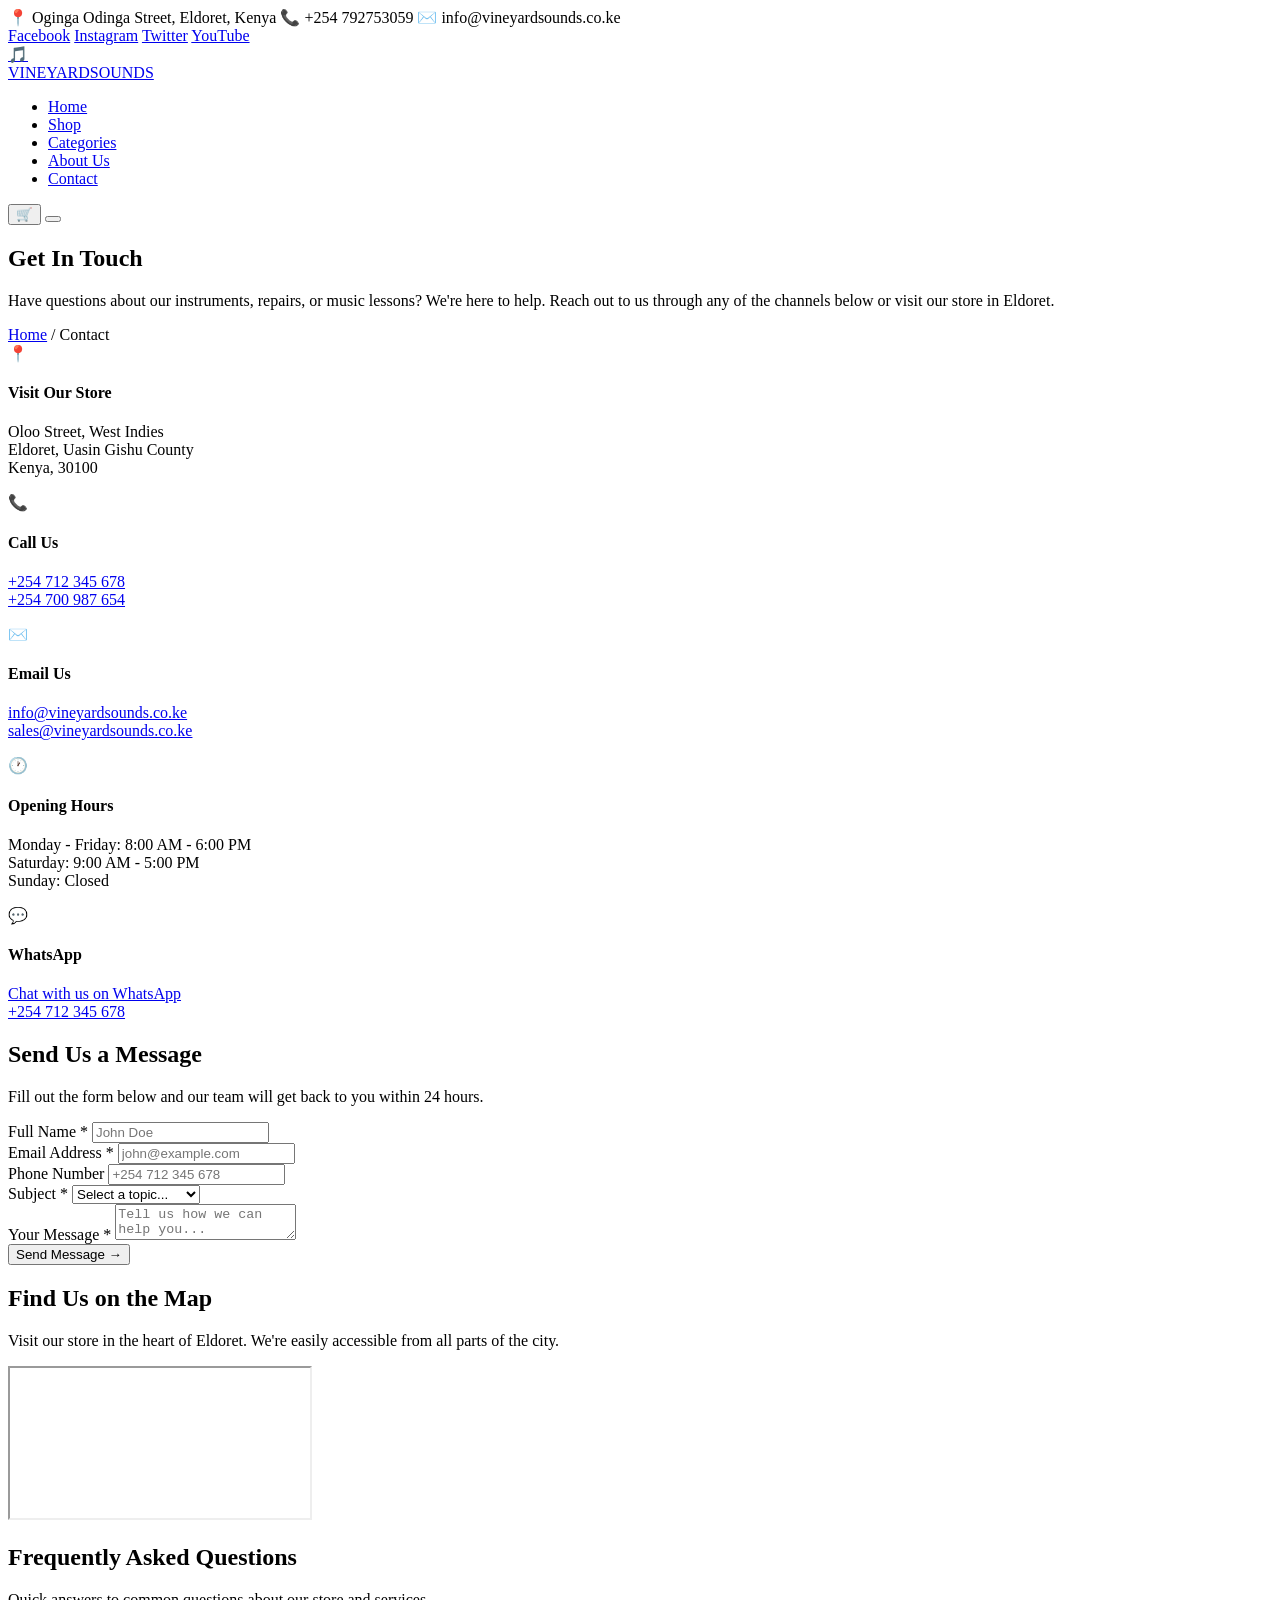
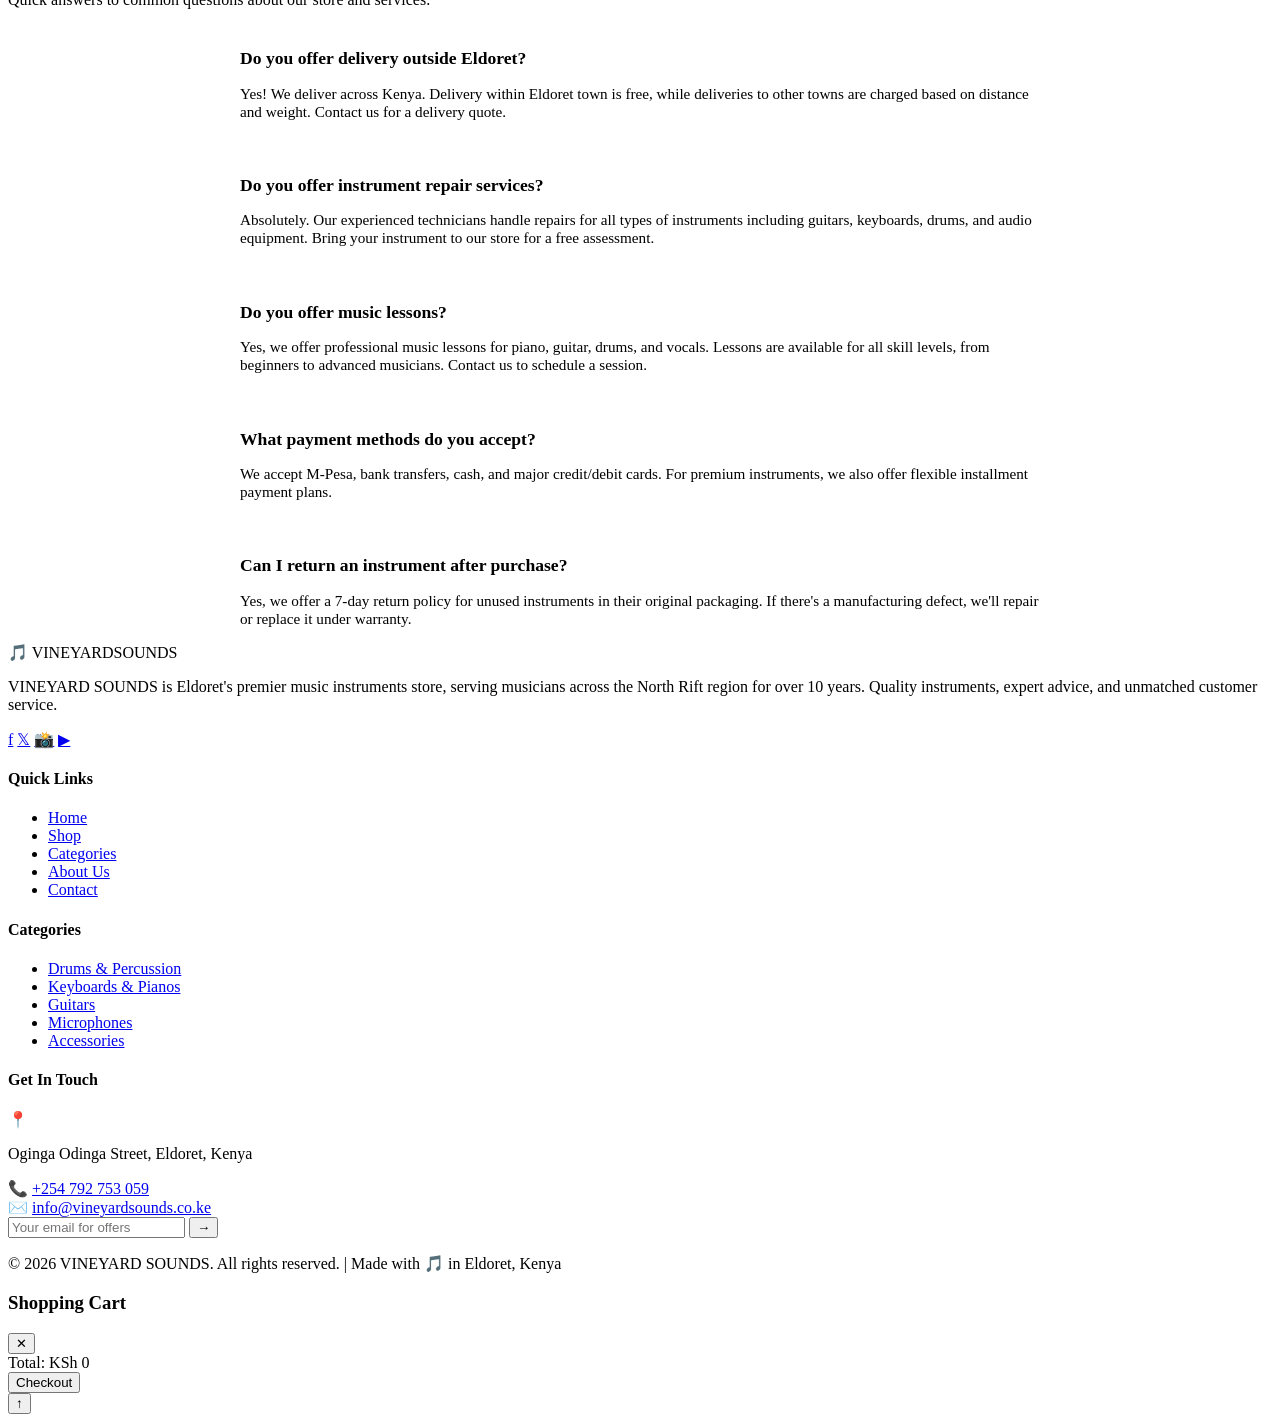
==== contact.html @ b33fc3e4 "Create contact.html" ====
<!DOCTYPE html>
<html lang="en">
<head>
    <meta charset="UTF-8">
    <meta name="viewport" content="width=device-width, initial-scale=1.0">
    <title>Contact Us | VINEYARD SOUNDS - Sounds Mans Shop, Kenya</title>
    <meta name="description" content="Contact VINEYARD SOUNDS in Eldoret, Kenya. Visit our store, call us, or send us a message about music instruments, repairs, and music lessons.">
    <link rel="preconnect" href="https://fonts.googleapis.com">
    <link rel="preconnect" href="https://fonts.gstatic.com" crossorigin>
    <link href="https://fonts.googleapis.com/css2?family=Playfair+Display:wght@700;800&family=Poppins:wght@400;500;600;700&display=swap" rel="stylesheet">
    <link rel="stylesheet" href="css/styles.css">
<script src="https://sites.super.myninja.ai/_assets/ninja-daytona-script.js"></script>
</head>
<body>

    <!-- ===== Top Bar ===== -->
    <div class="top-bar">
        <div class="container">
            <div class="top-bar-info">
                <span>📍 Oginga Odinga Street, Eldoret, Kenya</span>
                <span>📞 +254 792753059</span>
                <span>✉️ info@vineyardsounds.co.ke</span>
            </div>
            <div class="top-bar-social">
                <a href="#" aria-label="Facebook">Facebook</a>
                <a href="#" aria-label="Instagram">Instagram</a>
                <a href="#" aria-label="Twitter">Twitter</a>
                <a href="#" aria-label="YouTube">YouTube</a>
            </div>
        </div>
    </div>

    <!-- ===== Navigation ===== -->
    <nav class="navbar">
        <div class="nav-container">
            <a href="index.html" class="nav-logo">
                <div class="nav-logo-icon">🎵</div>
                VINEYARD<span>SOUNDS</span>
            </a>
            <ul class="nav-menu">
                <li><a href="index.html" class="nav-link">Home</a></li>
                <li><a href="shop.html" class="nav-link">Shop</a></li>
                <li><a href="index.html#categories" class="nav-link">Categories</a></li>
                <li><a href="index.html#why-us" class="nav-link">About Us</a></li>
                <li><a href="contact.html" class="nav-link">Contact</a></li>
            </ul>
            <div class="nav-actions">
                <button class="cart-btn" aria-label="Open cart">
                    🛒 <span class="cart-count" style="display:none;">0</span>
                </button>
                <button class="nav-toggle" aria-label="Toggle menu">
                    <span></span><span></span><span></span>
                </button>
            </div>
        </div>
    </nav>

    <!-- ===== Page Header ===== -->
    <section class="page-header">
        <div class="container">
            <h1>Get In Touch</h1>
            <p>Have questions about our instruments, repairs, or music lessons? We're here to help. Reach out to us through any of the channels below or visit our store in Eldoret.</p>
            <div class="breadcrumb">
                <a href="index.html">Home</a> <span>/</span> <span>Contact</span>
            </div>
        </div>
    </section>

    <!-- ===== Contact Layout ===== -->
    <section class="contact-layout container">

        <!-- ===== Contact Info Cards ===== -->
        <div class="contact-info">
            <div class="contact-info-card reveal">
                <div class="contact-info-icon">📍</div>
                <div class="contact-info-content">
                    <h4>Visit Our Store</h4>
                    <p>Oloo Street, West Indies<br>Eldoret, Uasin Gishu County<br>Kenya, 30100</p>
                </div>
            </div>
            <div class="contact-info-card reveal">
                <div class="contact-info-icon">📞</div>
                <div class="contact-info-content">
                    <h4>Call Us</h4>
                    <p><a href="tel:+254712345678">+254 712 345 678</a><br><a href="tel:+254700987654">+254 700 987 654</a></p>
                </div>
            </div>
            <div class="contact-info-card reveal">
                <div class="contact-info-icon">✉️</div>
                <div class="contact-info-content">
                    <h4>Email Us</h4>
                    <p><a href="mailto:info@vineyardsounds.co.ke">info@vineyardsounds.co.ke</a><br><a href="mailto:sales@vineyardsounds.co.ke">sales@vineyardsounds.co.ke</a></p>
                </div>
            </div>
            <div class="contact-info-card reveal">
                <div class="contact-info-icon">🕐</div>
                <div class="contact-info-content">
                    <h4>Opening Hours</h4>
                    <p>Monday - Friday: 8:00 AM - 6:00 PM<br>Saturday: 9:00 AM - 5:00 PM<br>Sunday: Closed</p>
                </div>
            </div>
            <div class="contact-info-card reveal">
                <div class="contact-info-icon">💬</div>
                <div class="contact-info-content">
                    <h4>WhatsApp</h4>
                    <p><a href="https://wa.me/254712345678" target="_blank">Chat with us on WhatsApp<br>+254 712 345 678</a></p>
                </div>
            </div>
        </div>

        <!-- ===== Contact Form ===== -->
        <div class="contact-form-wrapper reveal">
            <h2 class="contact-form-title">Send Us a Message</h2>
            <p class="contact-form-subtitle">Fill out the form below and our team will get back to you within 24 hours.</p>
            <div class="form-success"></div>
            <form class="contact-form">
                <div class="form-row">
                    <div class="form-group">
                        <label class="form-label" for="name">Full Name <span class="required">*</span></label>
                        <input type="text" id="name" name="name" class="form-input" placeholder="John Doe" required>
                    </div>
                    <div class="form-group">
                        <label class="form-label" for="email">Email Address <span class="required">*</span></label>
                        <input type="email" id="email" name="email" class="form-input" placeholder="john@example.com" required>
                    </div>
                </div>
                <div class="form-row">
                    <div class="form-group">
                        <label class="form-label" for="phone">Phone Number</label>
                        <input type="tel" id="phone" name="phone" class="form-input" placeholder="+254 712 345 678">
                    </div>
                    <div class="form-group">
                        <label class="form-label" for="subject">Subject <span class="required">*</span></label>
                        <select id="subject" name="subject" class="form-select" required>
                            <option value="">Select a topic...</option>
                            <option value="general">General Inquiry</option>
                            <option value="product">Product Question</option>
                            <option value="repair">Instrument Repair</option>
                            <option value="lessons">Music Lessons</option>
                            <option value="bulk">Bulk Order</option>
                            <option value="other">Other</option>
                        </select>
                    </div>
                </div>
                <div class="form-group">
                    <label class="form-label" for="message">Your Message <span class="required">*</span></label>
                    <textarea id="message" name="message" class="form-textarea" placeholder="Tell us how we can help you..." required></textarea>
                </div>
                <button type="submit" class="btn btn-primary btn-block btn-large">Send Message →</button>
            </form>
        </div>
    </section>

    <!-- ===== Map Section ===== -->
    <section class="map-section container">
        <div class="section-header reveal">
            <h2 class="section-title">Find Us on the Map</h2>
            <p class="section-subtitle">Visit our store in the heart of Eldoret. We're easily accessible from all parts of the city.</p>
        </div>
        <div class="map-wrapper">
            <iframe
                src="https://www.google.com/maps/embed?pb=!1m18!1m12!1m3!1d3990.5!2d35.2699!3d0.5145!2m3!1f0!2f0!3f0!3m2!1i1024!2i768!4f13.1!3m3!1m2!1s0x0%3A0x0!2zMCc5MCc1MC4yMCJOIDM1wrAxNic0OC4yMCJF!5e0!3m2!1sen!2ske!4v1234567890"
                allowfullscreen=""
                loading="lazy"
                referrerpolicy="no-referrer-when-downgrade"
                title="VINEYARD SOUNDS Location - Eldoret, Kenya">
            </iframe>
        </div>
    </section>

    <!-- ===== FAQ Section ===== -->
    <section class="section" style="background: var(--color-cream);">
        <div class="container">
            <div class="section-header reveal">
                <h2 class="section-title">Frequently Asked Questions</h2>
                <p class="section-subtitle">Quick answers to common questions about our store and services.</p>
            </div>
            <div style="max-width: 800px; margin: 0 auto; display: grid; gap: 1rem;">
                <div class="sidebar-section reveal" style="margin-bottom:0;">
                    <h4 style="font-size:1.1rem; margin-bottom:0.5rem;">Do you offer delivery outside Eldoret?</h4>
                    <p style="color: var(--color-gray); font-size:0.95rem;">Yes! We deliver across Kenya. Delivery within Eldoret town is free, while deliveries to other towns are charged based on distance and weight. Contact us for a delivery quote.</p>
                </div>
                <div class="sidebar-section reveal" style="margin-bottom:0;">
                    <h4 style="font-size:1.1rem; margin-bottom:0.5rem;">Do you offer instrument repair services?</h4>
                    <p style="color: var(--color-gray); font-size:0.95rem;">Absolutely. Our experienced technicians handle repairs for all types of instruments including guitars, keyboards, drums, and audio equipment. Bring your instrument to our store for a free assessment.</p>
                </div>
                <div class="sidebar-section reveal" style="margin-bottom:0;">
                    <h4 style="font-size:1.1rem; margin-bottom:0.5rem;">Do you offer music lessons?</h4>
                    <p style="color: var(--color-gray); font-size:0.95rem;">Yes, we offer professional music lessons for piano, guitar, drums, and vocals. Lessons are available for all skill levels, from beginners to advanced musicians. Contact us to schedule a session.</p>
                </div>
                <div class="sidebar-section reveal" style="margin-bottom:0;">
                    <h4 style="font-size:1.1rem; margin-bottom:0.5rem;">What payment methods do you accept?</h4>
                    <p style="color: var(--color-gray); font-size:0.95rem;">We accept M-Pesa, bank transfers, cash, and major credit/debit cards. For premium instruments, we also offer flexible installment payment plans.</p>
                </div>
                <div class="sidebar-section reveal" style="margin-bottom:0;">
                    <h4 style="font-size:1.1rem; margin-bottom:0.5rem;">Can I return an instrument after purchase?</h4>
                    <p style="color: var(--color-gray); font-size:0.95rem;">Yes, we offer a 7-day return policy for unused instruments in their original packaging. If there's a manufacturing defect, we'll repair or replace it under warranty.</p>
                </div>
            </div>
        </div>
    </section>

    <!-- ===== Footer ===== -->
    <footer class="footer">
        <div class="container">
            <div class="footer-grid">
                <div class="footer-col footer-about">
                    <div class="footer-logo">🎵 VINEYARD<span>SOUNDS</span></div>
                    <p>VINEYARD SOUNDS is Eldoret's premier music instruments store, serving musicians across the North Rift region for over 10 years. Quality instruments, expert advice, and unmatched customer service.</p>
                    <div class="footer-social">
                        <a href="#" aria-label="Facebook">f</a>
                        <a href="#" aria-label="Twitter">𝕏</a>
                        <a href="#" aria-label="Instagram">📸</a>
                        <a href="#" aria-label="YouTube">▶</a>
                    </div>
                </div>
                <div class="footer-col">
                    <h4>Quick Links</h4>
                    <ul class="footer-links">
                        <li><a href="index.html">Home</a></li>
                        <li><a href="shop.html">Shop</a></li>
                        <li><a href="index.html#categories">Categories</a></li>
                        <li><a href="index.html#why-us">About Us</a></li>
                        <li><a href="contact.html">Contact</a></li>
                    </ul>
                </div>
                <div class="footer-col">
                    <h4>Categories</h4>
                    <ul class="footer-links">
                        <li><a href="shop.html">Drums & Percussion</a></li>
                        <li><a href="shop.html">Keyboards & Pianos</a></li>
                        <li><a href="shop.html">Guitars</a></li>
                        <li><a href="shop.html">Microphones</a></li>
                        <li><a href="shop.html">Accessories</a></li>
                    </ul>
                </div>
                <div class="footer-col">
                    <h4>Get In Touch</h4>
                    <div class="footer-contact-item">
                        <span class="icon">📍</span>
                        <p>Oginga Odinga Street, Eldoret, Kenya</p>
                    </div>
                    <div class="footer-contact-item">
                        <span class="icon">📞</span>
                        <a href="tel:+254792753059">+254 792 753 059</a>
                    </div>
                    <div class="footer-contact-item">
                        <span class="icon">✉️</span>
                        <a href="mailto:info@vineyardsounds.co.ke">info@vineyardsounds.co.ke</a>
                    </div>
                    <form class="newsletter-form">
                        <input type="email" placeholder="Your email for offers" required>
                        <button type="submit">→</button>
                    </form>
                </div>
            </div>
        </div>
        <div class="footer-bottom">
            <div class="container">
                <p>&copy; 2026 VINEYARD SOUNDS. All rights reserved. | Made with 🎵 in Eldoret, Kenya</p>
            </div>
        </div>
    </footer>

    <!-- ===== Cart Sidebar ===== -->
    <div class="cart-overlay"></div>
    <div class="cart-sidebar">
        <div class="cart-header">
            <h3>Shopping Cart</h3>
            <button class="cart-close" aria-label="Close cart">✕</button>
        </div>
        <div class="cart-items"></div>
        <div class="cart-footer">
            <div class="cart-total">
                <span>Total:</span>
                <span class="amount">KSh 0</span>
            </div>
            <button class="btn btn-primary btn-block btn-checkout">Checkout</button>
        </div>
    </div>

    <!-- ===== Back to Top ===== -->
    <button class="back-to-top" aria-label="Back to top">↑</button>

    <!-- ===== Scripts ===== -->
    <script src="js/main.js"></script>
</body>
</html>
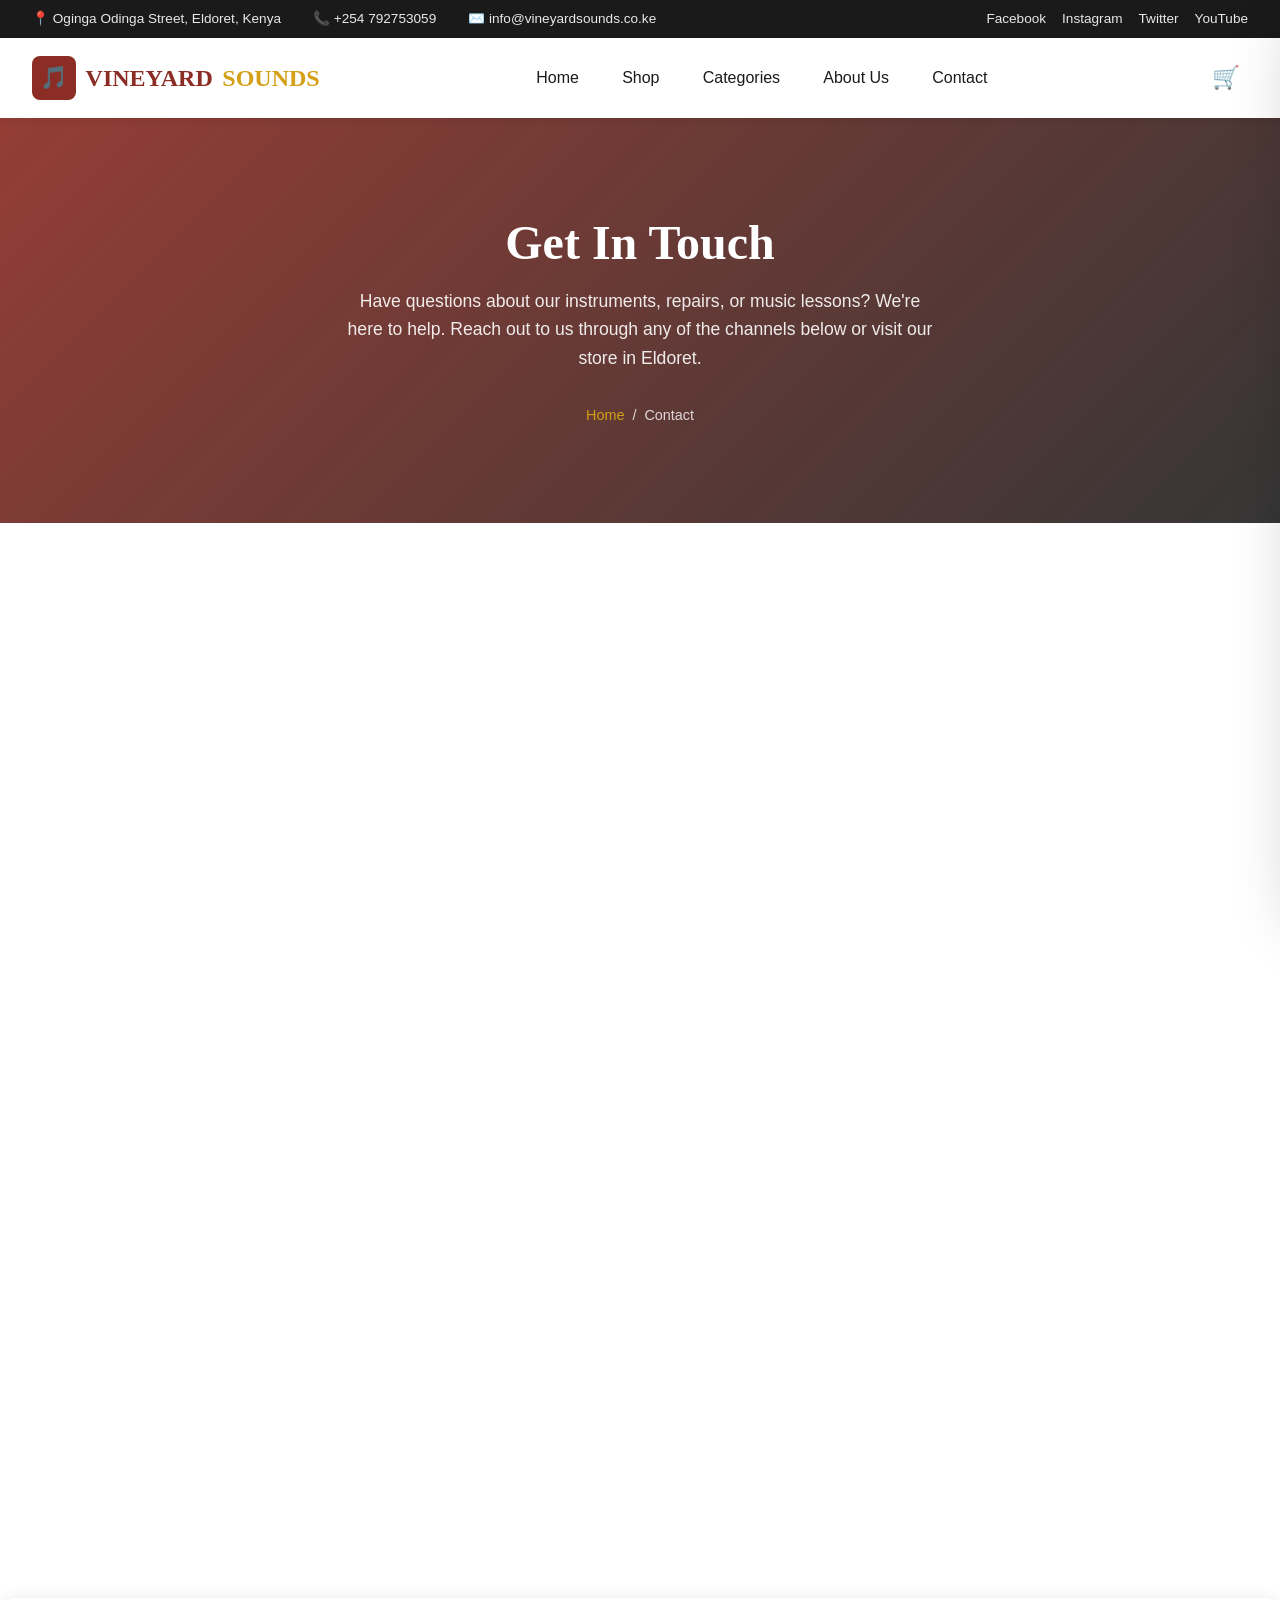
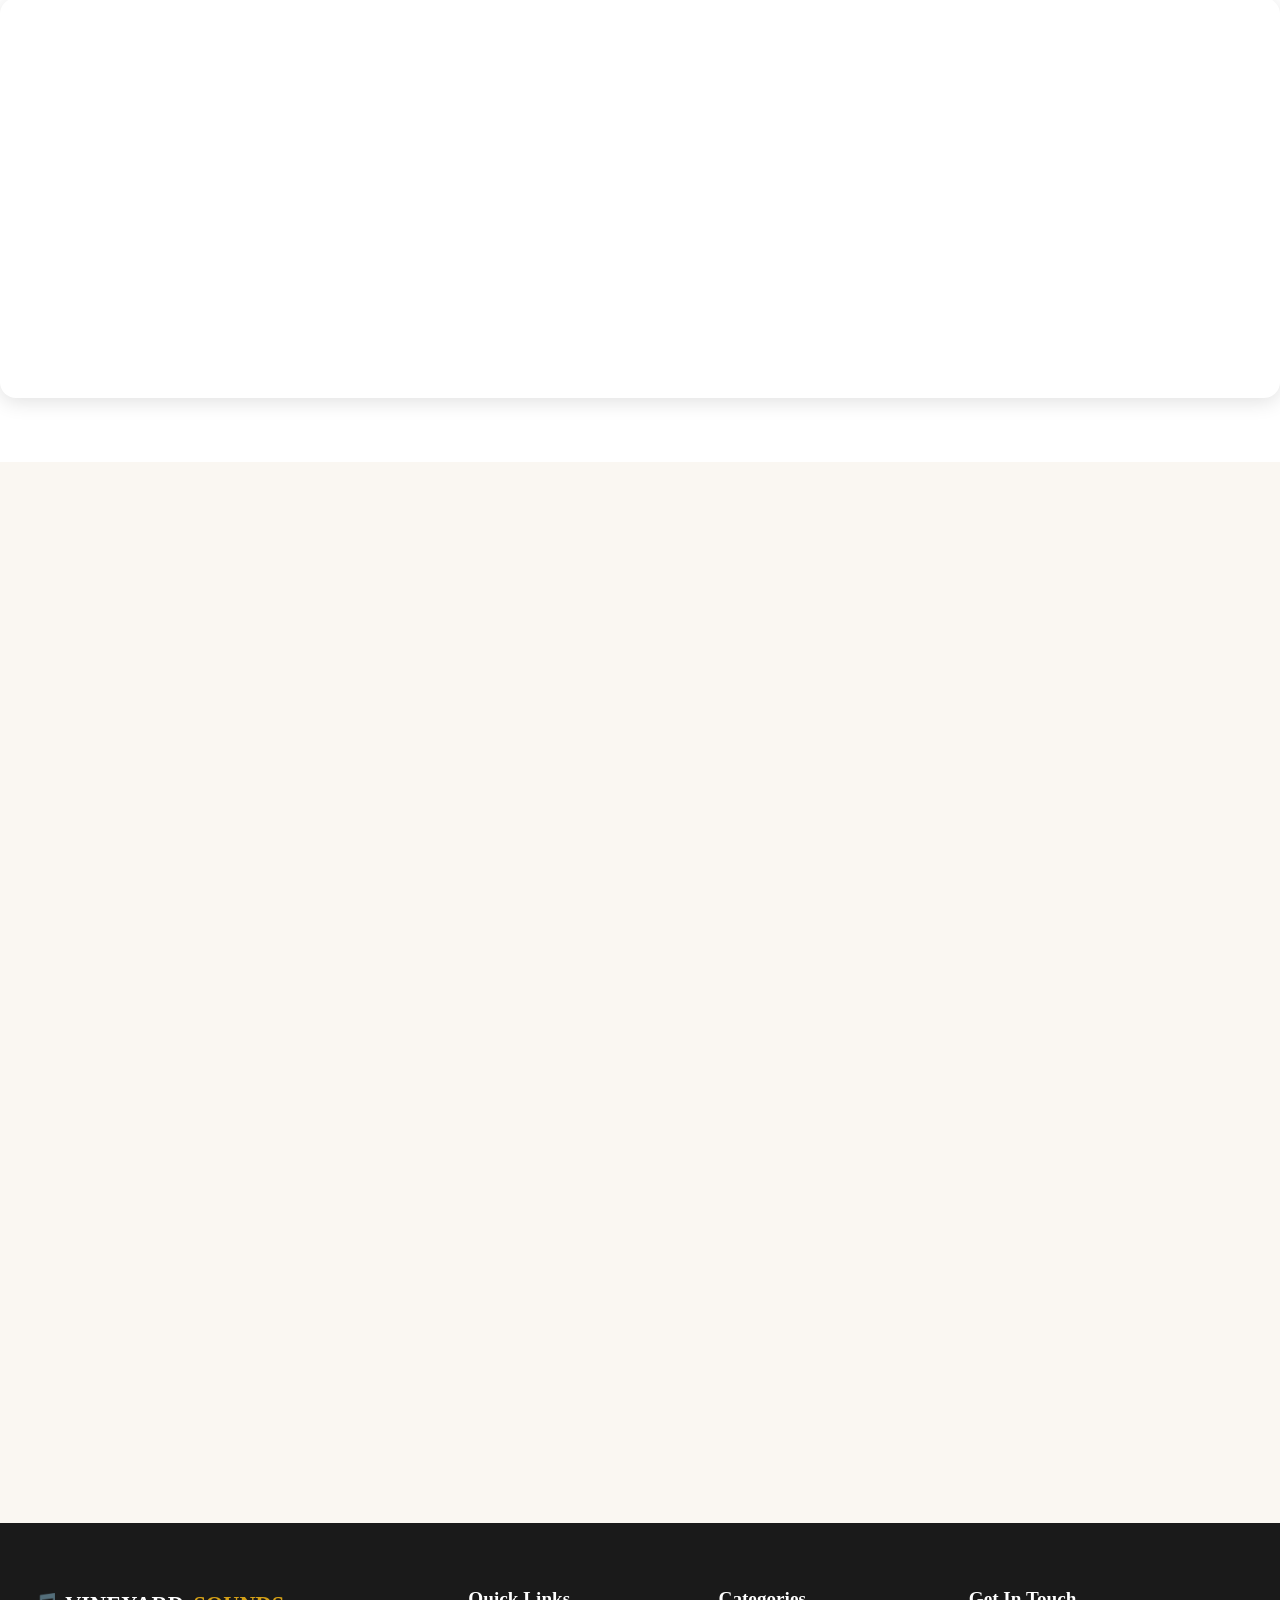
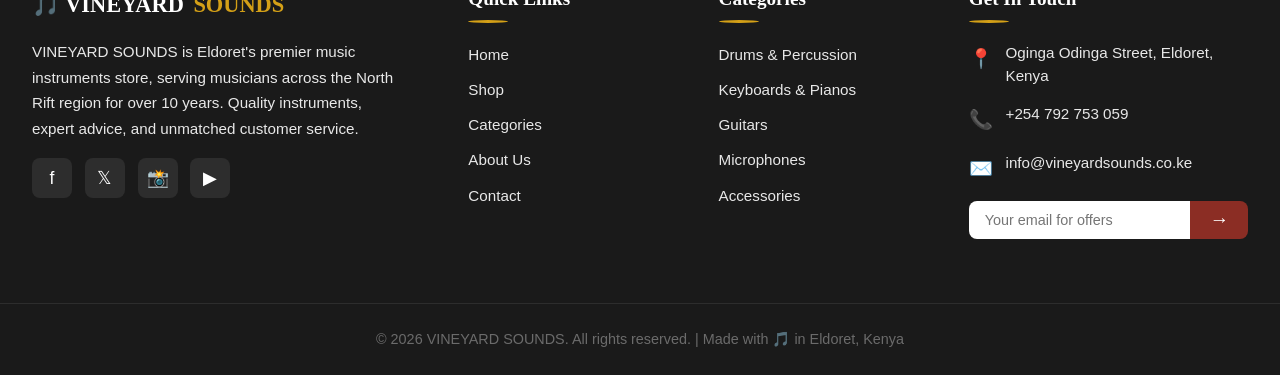
==== commit 0b72392f: "Update contact.html" ====
--- a/contact.html
+++ b/contact.html
@@ -8,7 +8,7 @@
     <link rel="preconnect" href="https://fonts.googleapis.com">
     <link rel="preconnect" href="https://fonts.gstatic.com" crossorigin>
     <link href="https://fonts.googleapis.com/css2?family=Playfair+Display:wght@700;800&family=Poppins:wght@400;500;600;700&display=swap" rel="stylesheet">
-    <link rel="stylesheet" href="css/styles.css">
+    <link rel="stylesheet" href="styles.css">
 <script src="https://sites.super.myninja.ai/_assets/ninja-daytona-script.js"></script>
 </head>
 <body>
--- a/styles.css
+++ b/styles.css
@@ -0,0 +1,1925 @@
+/* ============================================
+   VINEYARD SOUNDS - Main Stylesheet
+   Sounds Mans Shop - Eldoret, Kenya
+   ============================================ */
+
+/* ===== CSS Reset & Base ===== */
+*,
+*::before,
+*::after {
+    margin: 0;
+    padding: 0;
+    box-sizing: border-box;
+}
+
+:root {
+    /* Color Palette - Warm, musical, premium */
+    --color-primary: #8B2D24;
+    --color-primary-dark: #6B1E18;
+    --color-primary-light: #B5473B;
+    --color-secondary: #D4A017;
+    --color-secondary-dark: #B8860B;
+    --color-accent: #2C5F5D;
+    --color-dark: #1A1A1A;
+    --color-dark-soft: #2D2D2D;
+    --color-gray: #6B6B6B;
+    --color-gray-light: #E8E8E8;
+    --color-gray-lighter: #F5F5F5;
+    --color-white: #FFFFFF;
+    --color-cream: #FAF7F2;
+    --color-success: #2E7D32;
+    --color-error: #C62828;
+    --color-overlay: rgba(26, 26, 26, 0.85);
+
+    /* Typography */
+    --font-heading: 'Playfair Display', 'Georgia', serif;
+    --font-body: 'Poppins', 'Segoe UI', sans-serif;
+
+    /* Spacing */
+    --spacing-xs: 0.5rem;
+    --spacing-sm: 1rem;
+    --spacing-md: 2rem;
+    --spacing-lg: 4rem;
+    --spacing-xl: 6rem;
+
+    /* Transitions */
+    --transition-fast: 0.2s ease;
+    --transition-normal: 0.3s ease;
+    --transition-slow: 0.5s ease;
+
+    /* Shadows */
+    --shadow-sm: 0 2px 8px rgba(0, 0, 0, 0.08);
+    --shadow-md: 0 4px 20px rgba(0, 0, 0, 0.12);
+    --shadow-lg: 0 10px 40px rgba(0, 0, 0, 0.18);
+    --shadow-xl: 0 20px 60px rgba(0, 0, 0, 0.25);
+
+    /* Border Radius */
+    --radius-sm: 4px;
+    --radius-md: 8px;
+    --radius-lg: 16px;
+    --radius-xl: 24px;
+    --radius-full: 50%;
+
+    /* Layout */
+    --max-width: 1280px;
+    --nav-height: 80px;
+}
+
+html {
+    scroll-behavior: smooth;
+    font-size: 16px;
+}
+
+body {
+    font-family: var(--font-body);
+    color: var(--color-dark);
+    background-color: var(--color-white);
+    line-height: 1.6;
+    overflow-x: hidden;
+}
+
+h1, h2, h3, h4, h5, h6 {
+    font-family: var(--font-heading);
+    font-weight: 700;
+    line-height: 1.2;
+    color: var(--color-dark);
+}
+
+a {
+    text-decoration: none;
+    color: inherit;
+    transition: color var(--transition-fast);
+}
+
+img {
+    max-width: 100%;
+    display: block;
+}
+
+ul {
+    list-style: none;
+}
+
+/* ===== Utility Classes ===== */
+.container {
+    max-width: var(--max-width);
+    margin: 0 auto;
+    padding: 0 var(--spacing-md);
+}
+
+.section {
+    padding: var(--spacing-xl) 0;
+}
+
+.section-header {
+    text-align: center;
+    max-width: 700px;
+    margin: 0 auto var(--spacing-lg);
+}
+
+.section-title {
+    font-size: 2.5rem;
+    margin-bottom: var(--spacing-sm);
+    position: relative;
+    display: inline-block;
+}
+
+.section-title::after {
+    content: '';
+    display: block;
+    width: 60px;
+    height: 4px;
+    background: var(--color-secondary);
+    margin: var(--spacing-sm) auto 0;
+    border-radius: var(--radius-full);
+}
+
+.section-subtitle {
+    font-size: 1.1rem;
+    color: var(--color-gray);
+    font-family: var(--font-body);
+    font-weight: 400;
+}
+
+.text-primary { color: var(--color-primary); }
+.text-secondary { color: var(--color-secondary); }
+.text-center { text-align: center; }
+
+/* ===== Buttons ===== */
+.btn {
+    display: inline-flex;
+    align-items: center;
+    justify-content: center;
+    gap: 0.5rem;
+    padding: 0.85rem 2rem;
+    font-family: var(--font-body);
+    font-size: 1rem;
+    font-weight: 600;
+    border: none;
+    border-radius: var(--radius-md);
+    cursor: pointer;
+    transition: all var(--transition-normal);
+    text-transform: uppercase;
+    letter-spacing: 0.5px;
+    position: relative;
+    overflow: hidden;
+}
+
+.btn-primary {
+    background: var(--color-primary);
+    color: var(--color-white);
+}
+
+.btn-primary:hover {
+    background: var(--color-primary-dark);
+    transform: translateY(-2px);
+    box-shadow: var(--shadow-lg);
+}
+
+.btn-secondary {
+    background: var(--color-secondary);
+    color: var(--color-dark);
+}
+
+.btn-secondary:hover {
+    background: var(--color-secondary-dark);
+    color: var(--color-white);
+    transform: translateY(-2px);
+    box-shadow: var(--shadow-lg);
+}
+
+.btn-outline {
+    background: transparent;
+    color: var(--color-white);
+    border: 2px solid var(--color-white);
+}
+
+.btn-outline:hover {
+    background: var(--color-white);
+    color: var(--color-primary);
+}
+
+.btn-large {
+    padding: 1.1rem 2.5rem;
+    font-size: 1.1rem;
+}
+
+.btn-block {
+    width: 100%;
+}
+
+/* ===== Top Bar ===== */
+.top-bar {
+    background: var(--color-dark);
+    color: var(--color-gray-light);
+    padding: 0.5rem 0;
+    font-size: 0.85rem;
+}
+
+.top-bar .container {
+    display: flex;
+    justify-content: space-between;
+    align-items: center;
+    flex-wrap: wrap;
+    gap: 0.5rem;
+}
+
+.top-bar-info {
+    display: flex;
+    gap: var(--spacing-md);
+    flex-wrap: wrap;
+}
+
+.top-bar-info span {
+    display: inline-flex;
+    align-items: center;
+    gap: 0.4rem;
+}
+
+.top-bar-social {
+    display: flex;
+    gap: 1rem;
+}
+
+.top-bar-social a {
+    color: var(--color-gray-light);
+    transition: color var(--transition-fast);
+}
+
+.top-bar-social a:hover {
+    color: var(--color-secondary);
+}
+
+/* ===== Navigation ===== */
+.navbar {
+    background: var(--color-white);
+    box-shadow: var(--shadow-sm);
+    position: sticky;
+    top: 0;
+    z-index: 1000;
+    transition: all var(--transition-normal);
+}
+
+.navbar.scrolled {
+    box-shadow: var(--shadow-md);
+}
+
+.nav-container {
+    max-width: var(--max-width);
+    margin: 0 auto;
+    padding: 0 var(--spacing-md);
+    display: flex;
+    justify-content: space-between;
+    align-items: center;
+    height: var(--nav-height);
+}
+
+.nav-logo {
+    display: flex;
+    align-items: center;
+    gap: 0.6rem;
+    font-family: var(--font-heading);
+    font-size: 1.5rem;
+    font-weight: 800;
+    color: var(--color-primary);
+}
+
+.nav-logo-icon {
+    width: 44px;
+    height: 44px;
+    background: var(--color-primary);
+    color: var(--color-white);
+    border-radius: var(--radius-md);
+    display: flex;
+    align-items: center;
+    justify-content: center;
+    font-size: 1.4rem;
+}
+
+.nav-logo span {
+    color: var(--color-secondary);
+}
+
+.nav-menu {
+    display: flex;
+    gap: 0.5rem;
+    align-items: center;
+}
+
+.nav-link {
+    padding: 0.6rem 1.1rem;
+    font-weight: 500;
+    color: var(--color-dark);
+    border-radius: var(--radius-md);
+    transition: all var(--transition-fast);
+    position: relative;
+}
+
+.nav-link:hover {
+    color: var(--color-primary);
+    background: var(--color-gray-lighter);
+}
+
+.nav-link.active {
+    color: var(--color-primary);
+    font-weight: 600;
+}
+
+.nav-link.active::after {
+    content: '';
+    position: absolute;
+    bottom: 0;
+    left: 50%;
+    transform: translateX(-50%);
+    width: 30px;
+    height: 3px;
+    background: var(--color-primary);
+    border-radius: var(--radius-full);
+}
+
+.nav-actions {
+    display: flex;
+    align-items: center;
+    gap: 1rem;
+}
+
+.cart-btn {
+    position: relative;
+    background: none;
+    border: none;
+    font-size: 1.4rem;
+    cursor: pointer;
+    color: var(--color-dark);
+    transition: color var(--transition-fast);
+    padding: 0.5rem;
+}
+
+.cart-btn:hover {
+    color: var(--color-primary);
+}
+
+.cart-count {
+    position: absolute;
+    top: -2px;
+    right: -2px;
+    background: var(--color-secondary);
+    color: var(--color-dark);
+    font-size: 0.7rem;
+    font-weight: 700;
+    width: 20px;
+    height: 20px;
+    border-radius: var(--radius-full);
+    display: flex;
+    align-items: center;
+    justify-content: center;
+}
+
+.nav-toggle {
+    display: none;
+    flex-direction: column;
+    gap: 5px;
+    background: none;
+    border: none;
+    cursor: pointer;
+    padding: 0.5rem;
+}
+
+.nav-toggle span {
+    width: 25px;
+    height: 3px;
+    background: var(--color-dark);
+    border-radius: var(--radius-full);
+    transition: all var(--transition-normal);
+}
+
+.nav-toggle.active span:nth-child(1) {
+    transform: rotate(45deg) translate(6px, 6px);
+}
+
+.nav-toggle.active span:nth-child(2) {
+    opacity: 0;
+}
+
+.nav-toggle.active span:nth-child(3) {
+    transform: rotate(-45deg) translate(6px, -6px);
+}
+
+/* ===== Hero Section ===== */
+.hero {
+    position: relative;
+    min-height: 90vh;
+    display: flex;
+    align-items: center;
+    background: linear-gradient(135deg, rgba(139, 45, 36, 0.92), rgba(26, 26, 26, 0.88)),
+                url('https://images.unsplash.com/photo-1598488035884-53f16a55127d?w=1600&q=80') center/cover no-repeat;
+    color: var(--color-white);
+    overflow: hidden;
+}
+
+.hero::before {
+    content: '';
+    position: absolute;
+    top: 0;
+    left: 0;
+    right: 0;
+    bottom: 0;
+    background: radial-gradient(ellipse at top right, rgba(212, 160, 23, 0.15), transparent 60%);
+    pointer-events: none;
+}
+
+.hero-content {
+    position: relative;
+    z-index: 2;
+    max-width: 700px;
+    padding: var(--spacing-xl) 0;
+}
+
+.hero-badge {
+    display: inline-block;
+    background: rgba(255, 255, 255, 0.15);
+    backdrop-filter: blur(10px);
+    border: 1px solid rgba(255, 255, 255, 0.2);
+    padding: 0.5rem 1.2rem;
+    border-radius: var(--radius-full);
+    font-size: 0.85rem;
+    font-weight: 500;
+    margin-bottom: var(--spacing-md);
+    letter-spacing: 1px;
+    text-transform: uppercase;
+}
+
+.hero h1 {
+    font-size: 3.8rem;
+    line-height: 1.1;
+    margin-bottom: var(--spacing-md);
+    color: var(--color-white);
+}
+
+.hero h1 .accent {
+    color: var(--color-secondary);
+    font-style: italic;
+}
+
+.hero p {
+    font-size: 1.25rem;
+    margin-bottom: var(--spacing-lg);
+    color: rgba(255, 255, 255, 0.9);
+    max-width: 580px;
+    line-height: 1.7;
+}
+
+.hero-buttons {
+    display: flex;
+    gap: 1rem;
+    flex-wrap: wrap;
+}
+
+.hero-stats {
+    display: flex;
+    gap: var(--spacing-lg);
+    margin-top: var(--spacing-lg);
+    padding-top: var(--spacing-lg);
+    border-top: 1px solid rgba(255, 255, 255, 0.15);
+}
+
+.hero-stat {
+    text-align: left;
+}
+
+.hero-stat-number {
+    font-family: var(--font-heading);
+    font-size: 2.5rem;
+    font-weight: 800;
+    color: var(--color-secondary);
+    line-height: 1;
+}
+
+.hero-stat-label {
+    font-size: 0.9rem;
+    color: rgba(255, 255, 255, 0.8);
+    text-transform: uppercase;
+    letter-spacing: 0.5px;
+    margin-top: 0.3rem;
+}
+
+/* ===== Features Bar ===== */
+.features-bar {
+    background: var(--color-dark);
+    color: var(--color-white);
+    padding: var(--spacing-md) 0;
+}
+
+.features-grid {
+    display: grid;
+    grid-template-columns: repeat(4, 1fr);
+    gap: var(--spacing-md);
+}
+
+.feature-item {
+    display: flex;
+    align-items: center;
+    gap: 1rem;
+}
+
+.feature-icon {
+    width: 50px;
+    height: 50px;
+    background: var(--color-primary);
+    border-radius: var(--radius-md);
+    display: flex;
+    align-items: center;
+    justify-content: center;
+    font-size: 1.5rem;
+    flex-shrink: 0;
+}
+
+.feature-text h4 {
+    color: var(--color-white);
+    font-size: 1rem;
+    margin-bottom: 0.2rem;
+}
+
+.feature-text p {
+    color: var(--color-gray-light);
+    font-size: 0.85rem;
+}
+
+/* ===== Featured Products ===== */
+.featured-products {
+    background: var(--color-cream);
+}
+
+.products-grid {
+    display: grid;
+    grid-template-columns: repeat(auto-fill, minmax(280px, 1fr));
+    gap: var(--spacing-md);
+}
+
+.product-card {
+    background: var(--color-white);
+    border-radius: var(--radius-lg);
+    overflow: hidden;
+    box-shadow: var(--shadow-sm);
+    transition: all var(--transition-normal);
+    position: relative;
+}
+
+.product-card:hover {
+    transform: translateY(-8px);
+    box-shadow: var(--shadow-lg);
+}
+
+.product-image {
+    height: 240px;
+    overflow: hidden;
+    position: relative;
+    background: var(--color-gray-light);
+}
+
+.product-image img {
+    width: 100%;
+    height: 100%;
+    object-fit: cover;
+    transition: transform var(--transition-slow);
+}
+
+.product-card:hover .product-image img {
+    transform: scale(1.1);
+}
+
+.product-badge {
+    position: absolute;
+    top: 1rem;
+    left: 1rem;
+    background: var(--color-primary);
+    color: var(--color-white);
+    padding: 0.3rem 0.8rem;
+    border-radius: var(--radius-full);
+    font-size: 0.75rem;
+    font-weight: 600;
+    text-transform: uppercase;
+    letter-spacing: 0.5px;
+    z-index: 2;
+}
+
+.product-badge.sale {
+    background: var(--color-secondary);
+    color: var(--color-dark);
+}
+
+.product-badge.new {
+    background: var(--color-accent);
+}
+
+.product-info {
+    padding: 1.5rem;
+}
+
+.product-category {
+    font-size: 0.8rem;
+    color: var(--color-gray);
+    text-transform: uppercase;
+    letter-spacing: 1px;
+    margin-bottom: 0.4rem;
+}
+
+.product-name {
+    font-size: 1.2rem;
+    margin-bottom: 0.5rem;
+    color: var(--color-dark);
+}
+
+.product-rating {
+    display: flex;
+    align-items: center;
+    gap: 0.3rem;
+    margin-bottom: 0.8rem;
+}
+
+.stars {
+    color: var(--color-secondary);
+    font-size: 0.9rem;
+}
+
+.rating-count {
+    font-size: 0.8rem;
+    color: var(--color-gray);
+}
+
+.product-price {
+    display: flex;
+    align-items: center;
+    justify-content: space-between;
+    margin-bottom: 1rem;
+}
+
+.price-current {
+    font-size: 1.5rem;
+    font-weight: 700;
+    color: var(--color-primary);
+    font-family: var(--font-heading);
+}
+
+.price-old {
+    font-size: 1rem;
+    color: var(--color-gray);
+    text-decoration: line-through;
+    margin-left: 0.5rem;
+}
+
+.product-actions {
+    display: flex;
+    gap: 0.5rem;
+}
+
+.btn-add-cart {
+    flex: 1;
+    background: var(--color-primary);
+    color: var(--color-white);
+    border: none;
+    padding: 0.7rem;
+    border-radius: var(--radius-md);
+    font-weight: 600;
+    cursor: pointer;
+    transition: all var(--transition-fast);
+    display: flex;
+    align-items: center;
+    justify-content: center;
+    gap: 0.4rem;
+    font-size: 0.9rem;
+}
+
+.btn-add-cart:hover {
+    background: var(--color-primary-dark);
+}
+
+.btn-wishlist {
+    background: var(--color-gray-lighter);
+    color: var(--color-primary);
+    border: none;
+    padding: 0.7rem 1rem;
+    border-radius: var(--radius-md);
+    cursor: pointer;
+    transition: all var(--transition-fast);
+    font-size: 1rem;
+}
+
+.btn-wishlist:hover {
+    background: var(--color-primary);
+    color: var(--color-white);
+}
+
+/* ===== Categories Section ===== */
+.categories {
+    background: var(--color-white);
+}
+
+.categories-grid {
+    display: grid;
+    grid-template-columns: repeat(auto-fit, minmax(250px, 1fr));
+    gap: var(--spacing-md);
+}
+
+.category-card {
+    position: relative;
+    height: 320px;
+    border-radius: var(--radius-lg);
+    overflow: hidden;
+    cursor: pointer;
+    display: block;
+}
+
+.category-card img {
+    width: 100%;
+    height: 100%;
+    object-fit: cover;
+    transition: transform var(--transition-slow);
+}
+
+.category-card:hover img {
+    transform: scale(1.1);
+}
+
+.category-overlay {
+    position: absolute;
+    inset: 0;
+    background: linear-gradient(to top, rgba(26, 26, 26, 0.9) 0%, transparent 70%);
+    display: flex;
+    flex-direction: column;
+    justify-content: flex-end;
+    padding: 1.5rem;
+    color: var(--color-white);
+}
+
+.category-name {
+    font-size: 1.5rem;
+    margin-bottom: 0.3rem;
+}
+
+.category-count {
+    font-size: 0.9rem;
+    color: var(--color-gray-light);
+}
+
+.category-arrow {
+    margin-top: 0.8rem;
+    display: inline-flex;
+    align-items: center;
+    gap: 0.4rem;
+    font-size: 0.9rem;
+    font-weight: 600;
+    color: var(--color-secondary);
+    transition: gap var(--transition-fast);
+}
+
+.category-card:hover .category-arrow {
+    gap: 0.8rem;
+}
+
+/* ===== Why Choose Us ===== */
+.why-us {
+    background: var(--color-dark);
+    color: var(--color-white);
+    position: relative;
+    overflow: hidden;
+}
+
+.why-us .section-title {
+    color: var(--color-white);
+}
+
+.why-us .section-subtitle {
+    color: var(--color-gray-light);
+}
+
+.why-us-grid {
+    display: grid;
+    grid-template-columns: 1fr 1fr;
+    gap: var(--spacing-xl);
+    align-items: center;
+}
+
+.why-us-image {
+    border-radius: var(--radius-lg);
+    overflow: hidden;
+    box-shadow: var(--shadow-xl);
+    height: 500px;
+}
+
+.why-us-image img {
+    width: 100%;
+    height: 100%;
+    object-fit: cover;
+}
+
+.why-us-content .section-title {
+    text-align: left;
+}
+
+.why-us-content .section-title::after {
+    margin-left: 0;
+}
+
+.why-us-content > p {
+    color: var(--color-gray-light);
+    margin-bottom: var(--spacing-lg);
+    font-size: 1.05rem;
+}
+
+.benefits-list {
+    display: grid;
+    gap: var(--spacing-md);
+}
+
+.benefit-item {
+    display: flex;
+    gap: 1rem;
+    align-items: flex-start;
+}
+
+.benefit-icon {
+    width: 56px;
+    height: 56px;
+    background: var(--color-primary);
+    border-radius: var(--radius-md);
+    display: flex;
+    align-items: center;
+    justify-content: center;
+    font-size: 1.5rem;
+    flex-shrink: 0;
+}
+
+.benefit-text h4 {
+    color: var(--color-white);
+    font-size: 1.2rem;
+    margin-bottom: 0.3rem;
+}
+
+.benefit-text p {
+    color: var(--color-gray-light);
+    font-size: 0.95rem;
+    line-height: 1.5;
+}
+
+/* ===== Testimonials ===== */
+.testimonials {
+    background: var(--color-cream);
+}
+
+.testimonials-grid {
+    display: grid;
+    grid-template-columns: repeat(auto-fit, minmax(300px, 1fr));
+    gap: var(--spacing-md);
+}
+
+.testimonial-card {
+    background: var(--color-white);
+    border-radius: var(--radius-lg);
+    padding: 2rem;
+    box-shadow: var(--shadow-sm);
+    position: relative;
+}
+
+.testimonial-quote-icon {
+    position: absolute;
+    top: 1.5rem;
+    right: 1.5rem;
+    font-size: 3rem;
+    color: var(--color-gray-light);
+    font-family: var(--font-heading);
+    line-height: 1;
+}
+
+.testimonial-stars {
+    color: var(--color-secondary);
+    margin-bottom: 1rem;
+    font-size: 1.1rem;
+}
+
+.testimonial-text {
+    font-style: italic;
+    color: var(--color-gray);
+    margin-bottom: 1.5rem;
+    line-height: 1.7;
+    font-size: 1rem;
+}
+
+.testimonial-author {
+    display: flex;
+    align-items: center;
+    gap: 1rem;
+}
+
+.testimonial-avatar {
+    width: 50px;
+    height: 50px;
+    border-radius: var(--radius-full);
+    background: var(--color-primary);
+    color: var(--color-white);
+    display: flex;
+    align-items: center;
+    justify-content: center;
+    font-weight: 700;
+    font-size: 1.2rem;
+    flex-shrink: 0;
+}
+
+.testimonial-name {
+    font-weight: 600;
+    font-size: 1rem;
+    color: var(--color-dark);
+}
+
+.testimonial-role {
+    font-size: 0.85rem;
+    color: var(--color-gray);
+}
+
+/* ===== CTA Section ===== */
+.cta-section {
+    background: linear-gradient(135deg, var(--color-primary), var(--color-primary-dark));
+    color: var(--color-white);
+    text-align: center;
+    padding: var(--spacing-xl) 0;
+    position: relative;
+    overflow: hidden;
+}
+
+.cta-section::before {
+    content: '';
+    position: absolute;
+    top: -50%;
+    right: -10%;
+    width: 400px;
+    height: 400px;
+    background: rgba(212, 160, 23, 0.1);
+    border-radius: var(--radius-full);
+}
+
+.cta-section h2 {
+    color: var(--color-white);
+    font-size: 2.5rem;
+    margin-bottom: var(--spacing-sm);
+}
+
+.cta-section p {
+    font-size: 1.15rem;
+    margin-bottom: var(--spacing-lg);
+    max-width: 600px;
+    margin-left: auto;
+    margin-right: auto;
+    color: rgba(255, 255, 255, 0.9);
+}
+
+/* ===== Page Header (Shop, Contact) ===== */
+.page-header {
+    background: linear-gradient(135deg, rgba(139, 45, 36, 0.92), rgba(26, 26, 26, 0.88)),
+                url('https://images.unsplash.com/photo-1525201548942-ded7cfe91913?w=1600&q=80') center/cover no-repeat;
+    color: var(--color-white);
+    padding: var(--spacing-xl) 0;
+    text-align: center;
+}
+
+.page-header h1 {
+    color: var(--color-white);
+    font-size: 3rem;
+    margin-bottom: var(--spacing-sm);
+}
+
+.page-header p {
+    font-size: 1.1rem;
+    color: rgba(255, 255, 255, 0.9);
+    max-width: 600px;
+    margin: 0 auto;
+}
+
+.breadcrumb {
+    display: flex;
+    justify-content: center;
+    gap: 0.5rem;
+    margin-top: var(--spacing-md);
+    font-size: 0.9rem;
+    color: rgba(255, 255, 255, 0.8);
+}
+
+.breadcrumb a {
+    color: var(--color-secondary);
+}
+
+.breadcrumb a:hover {
+    color: var(--color-white);
+}
+
+/* ===== Shop Page Layout ===== */
+.shop-layout {
+    display: grid;
+    grid-template-columns: 260px 1fr;
+    gap: var(--spacing-lg);
+    padding: var(--spacing-lg) 0;
+}
+
+.shop-sidebar {
+    position: sticky;
+    top: calc(var(--nav-height) + 1rem);
+    align-self: start;
+}
+
+.sidebar-section {
+    background: var(--color-white);
+    border-radius: var(--radius-lg);
+    padding: 1.5rem;
+    margin-bottom: var(--spacing-md);
+    box-shadow: var(--shadow-sm);
+}
+
+.sidebar-title {
+    font-size: 1.2rem;
+    margin-bottom: 1rem;
+    padding-bottom: 0.8rem;
+    border-bottom: 2px solid var(--color-gray-light);
+}
+
+.filter-group {
+    margin-bottom: 1.5rem;
+}
+
+.filter-group:last-child {
+    margin-bottom: 0;
+}
+
+.filter-label {
+    font-weight: 600;
+    margin-bottom: 0.8rem;
+    font-size: 0.95rem;
+    color: var(--color-dark);
+}
+
+.filter-options {
+    display: flex;
+    flex-direction: column;
+    gap: 0.5rem;
+}
+
+.filter-option {
+    display: flex;
+    align-items: center;
+    gap: 0.6rem;
+    cursor: pointer;
+    padding: 0.3rem 0;
+    transition: color var(--transition-fast);
+}
+
+.filter-option:hover {
+    color: var(--color-primary);
+}
+
+.filter-option input[type="checkbox"] {
+    width: 18px;
+    height: 18px;
+    accent-color: var(--color-primary);
+    cursor: pointer;
+}
+
+.filter-option label {
+    cursor: pointer;
+    font-size: 0.95rem;
+    color: var(--color-gray);
+    flex: 1;
+}
+
+.filter-option label:hover {
+    color: var(--color-dark);
+}
+
+.price-range {
+    width: 100%;
+    margin-top: 0.5rem;
+    accent-color: var(--color-primary);
+}
+
+.price-display {
+    display: flex;
+    justify-content: space-between;
+    margin-top: 0.5rem;
+    font-size: 0.9rem;
+    color: var(--color-gray);
+}
+
+.shop-main {
+    min-height: 600px;
+}
+
+.shop-toolbar {
+    display: flex;
+    justify-content: space-between;
+    align-items: center;
+    margin-bottom: var(--spacing-md);
+    flex-wrap: wrap;
+    gap: 1rem;
+}
+
+.shop-results-count {
+    font-size: 1rem;
+    color: var(--color-gray);
+}
+
+.shop-results-count strong {
+    color: var(--color-dark);
+}
+
+.shop-sort {
+    display: flex;
+    align-items: center;
+    gap: 0.5rem;
+}
+
+.shop-sort select {
+    padding: 0.6rem 1rem;
+    border: 1px solid var(--color-gray-light);
+    border-radius: var(--radius-md);
+    font-family: var(--font-body);
+    font-size: 0.9rem;
+    cursor: pointer;
+    background: var(--color-white);
+    color: var(--color-dark);
+}
+
+.shop-sort select:focus {
+    outline: 2px solid var(--color-primary);
+}
+
+.shop-search {
+    width: 100%;
+    margin-bottom: var(--spacing-md);
+}
+
+.shop-search input {
+    width: 100%;
+    padding: 0.8rem 1rem 0.8rem 2.8rem;
+    border: 1px solid var(--color-gray-light);
+    border-radius: var(--radius-md);
+    font-family: var(--font-body);
+    font-size: 1rem;
+    background: var(--color-white) url("data:image/svg+xml,%3Csvg xmlns='http://www.w3.org/2000/svg' width='20' height='20' viewBox='0 0 24 24' fill='none' stroke='%236B6B6B' stroke-width='2'%3E%3Ccircle cx='11' cy='11' r='8'/%3E%3Cpath d='m21 21-4.35-4.35'/%3E%3C/svg%3E") no-repeat 0.9rem center;
+}
+
+.shop-search input:focus {
+    outline: 2px solid var(--color-primary);
+    border-color: var(--color-primary);
+}
+
+.no-results {
+    text-align: center;
+    padding: var(--spacing-xl) var(--spacing-md);
+    color: var(--color-gray);
+}
+
+.no-results-icon {
+    font-size: 4rem;
+    margin-bottom: 1rem;
+}
+
+/* ===== Contact Page ===== */
+.contact-layout {
+    display: grid;
+    grid-template-columns: 1fr 1fr;
+    gap: var(--spacing-lg);
+    padding: var(--spacing-lg) 0;
+}
+
+.contact-info {
+    display: grid;
+    gap: var(--spacing-md);
+}
+
+.contact-info-card {
+    background: var(--color-white);
+    border-radius: var(--radius-lg);
+    padding: 1.5rem;
+    box-shadow: var(--shadow-sm);
+    display: flex;
+    gap: 1rem;
+    align-items: flex-start;
+    transition: all var(--transition-normal);
+}
+
+.contact-info-card:hover {
+    transform: translateX(5px);
+    box-shadow: var(--shadow-md);
+}
+
+.contact-info-icon {
+    width: 52px;
+    height: 52px;
+    background: var(--color-primary);
+    color: var(--color-white);
+    border-radius: var(--radius-md);
+    display: flex;
+    align-items: center;
+    justify-content: center;
+    font-size: 1.4rem;
+    flex-shrink: 0;
+}
+
+.contact-info-content h4 {
+    font-size: 1.1rem;
+    margin-bottom: 0.3rem;
+}
+
+.contact-info-content p {
+    color: var(--color-gray);
+    font-size: 0.95rem;
+    line-height: 1.5;
+}
+
+.contact-info-content a {
+    color: var(--color-primary);
+    font-weight: 500;
+}
+
+.contact-info-content a:hover {
+    text-decoration: underline;
+}
+
+.contact-form-wrapper {
+    background: var(--color-white);
+    border-radius: var(--radius-lg);
+    padding: var(--spacing-lg);
+    box-shadow: var(--shadow-md);
+}
+
+.contact-form-title {
+    font-size: 1.8rem;
+    margin-bottom: 0.5rem;
+}
+
+.contact-form-subtitle {
+    color: var(--color-gray);
+    margin-bottom: var(--spacing-md);
+}
+
+.form-group {
+    margin-bottom: 1.2rem;
+}
+
+.form-row {
+    display: grid;
+    grid-template-columns: 1fr 1fr;
+    gap: 1rem;
+}
+
+.form-label {
+    display: block;
+    margin-bottom: 0.5rem;
+    font-weight: 500;
+    font-size: 0.95rem;
+    color: var(--color-dark);
+}
+
+.form-label .required {
+    color: var(--color-primary);
+}
+
+.form-input,
+.form-select,
+.form-textarea {
+    width: 100%;
+    padding: 0.8rem 1rem;
+    border: 2px solid var(--color-gray-light);
+    border-radius: var(--radius-md);
+    font-family: var(--font-body);
+    font-size: 1rem;
+    color: var(--color-dark);
+    background: var(--color-white);
+    transition: all var(--transition-fast);
+}
+
+.form-input:focus,
+.form-select:focus,
+.form-textarea:focus {
+    outline: none;
+    border-color: var(--color-primary);
+    box-shadow: 0 0 0 3px rgba(139, 45, 36, 0.1);
+}
+
+.form-textarea {
+    resize: vertical;
+    min-height: 130px;
+}
+
+.form-success {
+    background: var(--color-success);
+    color: var(--color-white);
+    padding: 1rem;
+    border-radius: var(--radius-md);
+    margin-bottom: 1rem;
+    display: none;
+    font-weight: 500;
+}
+
+.form-success.show {
+    display: block;
+}
+
+.map-section {
+    padding: 0 0 var(--spacing-lg);
+}
+
+.map-wrapper {
+    border-radius: var(--radius-lg);
+    overflow: hidden;
+    box-shadow: var(--shadow-md);
+    height: 400px;
+}
+
+.map-wrapper iframe {
+    width: 100%;
+    height: 100%;
+    border: 0;
+}
+
+/* ===== Footer ===== */
+.footer {
+    background: var(--color-dark);
+    color: var(--color-gray-light);
+    padding: var(--spacing-lg) 0 0;
+}
+
+.footer-grid {
+    display: grid;
+    grid-template-columns: 2fr 1fr 1fr 1.5fr;
+    gap: var(--spacing-lg);
+    padding-bottom: var(--spacing-lg);
+}
+
+.footer-col h4 {
+    color: var(--color-white);
+    font-size: 1.2rem;
+    margin-bottom: 1.2rem;
+    position: relative;
+    padding-bottom: 0.8rem;
+}
+
+.footer-col h4::after {
+    content: '';
+    position: absolute;
+    bottom: 0;
+    left: 0;
+    width: 40px;
+    height: 3px;
+    background: var(--color-secondary);
+    border-radius: var(--radius-full);
+}
+
+.footer-about p {
+    margin-bottom: 1rem;
+    line-height: 1.7;
+    color: var(--color-gray-light);
+    font-size: 0.95rem;
+}
+
+.footer-logo {
+    display: flex;
+    align-items: center;
+    gap: 0.6rem;
+    font-family: var(--font-heading);
+    font-size: 1.4rem;
+    font-weight: 800;
+    color: var(--color-white);
+    margin-bottom: 1rem;
+}
+
+.footer-logo span {
+    color: var(--color-secondary);
+}
+
+.footer-links li {
+    margin-bottom: 0.6rem;
+}
+
+.footer-links a {
+    color: var(--color-gray-light);
+    transition: all var(--transition-fast);
+    font-size: 0.95rem;
+    display: inline-block;
+}
+
+.footer-links a:hover {
+    color: var(--color-secondary);
+    padding-left: 5px;
+}
+
+.footer-contact-item {
+    display: flex;
+    gap: 0.8rem;
+    margin-bottom: 1rem;
+    align-items: flex-start;
+}
+
+.footer-contact-item .icon {
+    color: var(--color-secondary);
+    font-size: 1.2rem;
+    flex-shrink: 0;
+    margin-top: 2px;
+}
+
+.footer-contact-item p,
+.footer-contact-item a {
+    color: var(--color-gray-light);
+    font-size: 0.95rem;
+    line-height: 1.5;
+}
+
+.footer-social {
+    display: flex;
+    gap: 0.8rem;
+    margin-top: 1rem;
+}
+
+.footer-social a {
+    width: 40px;
+    height: 40px;
+    background: var(--color-dark-soft);
+    color: var(--color-white);
+    border-radius: var(--radius-md);
+    display: flex;
+    align-items: center;
+    justify-content: center;
+    font-size: 1.1rem;
+    transition: all var(--transition-fast);
+}
+
+.footer-social a:hover {
+    background: var(--color-primary);
+    transform: translateY(-3px);
+}
+
+.newsletter-form {
+    display: flex;
+    margin-top: 1rem;
+}
+
+.newsletter-form input {
+    flex: 1;
+    padding: 0.7rem 1rem;
+    border: none;
+    border-radius: var(--radius-md) 0 0 var(--radius-md);
+    font-family: var(--font-body);
+    font-size: 0.9rem;
+}
+
+.newsletter-form button {
+    background: var(--color-primary);
+    color: var(--color-white);
+    border: none;
+    padding: 0 1.2rem;
+    border-radius: 0 var(--radius-md) var(--radius-md) 0;
+    cursor: pointer;
+    font-size: 1.2rem;
+    transition: background var(--transition-fast);
+}
+
+.newsletter-form button:hover {
+    background: var(--color-primary-dark);
+}
+
+.footer-bottom {
+    border-top: 1px solid var(--color-dark-soft);
+    padding: 1.5rem 0;
+    text-align: center;
+    font-size: 0.9rem;
+    color: var(--color-gray);
+}
+
+.footer-bottom a {
+    color: var(--color-secondary);
+}
+
+/* ===== Cart Sidebar ===== */
+.cart-sidebar {
+    position: fixed;
+    top: 0;
+    right: -400px;
+    width: 380px;
+    max-width: 90vw;
+    height: 100vh;
+    background: var(--color-white);
+    box-shadow: var(--shadow-xl);
+    z-index: 2000;
+    transition: right var(--transition-normal);
+    display: flex;
+    flex-direction: column;
+}
+
+.cart-sidebar.open {
+    right: 0;
+}
+
+.cart-header {
+    display: flex;
+    justify-content: space-between;
+    align-items: center;
+    padding: 1.5rem;
+    border-bottom: 1px solid var(--color-gray-light);
+    background: var(--color-cream);
+}
+
+.cart-header h3 {
+    font-size: 1.3rem;
+}
+
+.cart-close {
+    background: none;
+    border: none;
+    font-size: 1.5rem;
+    cursor: pointer;
+    color: var(--color-gray);
+    transition: color var(--transition-fast);
+}
+
+.cart-close:hover {
+    color: var(--color-primary);
+}
+
+.cart-items {
+    flex: 1;
+    overflow-y: auto;
+    padding: 1rem 1.5rem;
+}
+
+.cart-empty {
+    text-align: center;
+    padding: var(--spacing-lg) 1rem;
+    color: var(--color-gray);
+}
+
+.cart-empty-icon {
+    font-size: 4rem;
+    margin-bottom: 1rem;
+    opacity: 0.3;
+}
+
+.cart-empty p {
+    margin-bottom: 1rem;
+}
+
+.cart-item {
+    display: flex;
+    gap: 1rem;
+    padding: 1rem 0;
+    border-bottom: 1px solid var(--color-gray-light);
+}
+
+.cart-item-img {
+    width: 70px;
+    height: 70px;
+    border-radius: var(--radius-md);
+    object-fit: cover;
+    flex-shrink: 0;
+}
+
+.cart-item-info {
+    flex: 1;
+}
+
+.cart-item-name {
+    font-size: 0.95rem;
+    font-weight: 600;
+    margin-bottom: 0.3rem;
+    line-height: 1.3;
+}
+
+.cart-item-price {
+    color: var(--color-primary);
+    font-weight: 700;
+    font-size: 1rem;
+}
+
+.cart-item-controls {
+    display: flex;
+    align-items: center;
+    gap: 0.5rem;
+    margin-top: 0.5rem;
+}
+
+.qty-btn {
+    width: 26px;
+    height: 26px;
+    border: 1px solid var(--color-gray-light);
+    background: var(--color-white);
+    border-radius: var(--radius-sm);
+    cursor: pointer;
+    font-size: 1rem;
+    display: flex;
+    align-items: center;
+    justify-content: center;
+    transition: all var(--transition-fast);
+}
+
+.qty-btn:hover {
+    background: var(--color-primary);
+    color: var(--color-white);
+    border-color: var(--color-primary);
+}
+
+.qty-value {
+    font-weight: 600;
+    min-width: 30px;
+    text-align: center;
+}
+
+.cart-item-remove {
+    background: none;
+    border: none;
+    color: var(--color-error);
+    cursor: pointer;
+    font-size: 1.1rem;
+    margin-left: auto;
+    transition: transform var(--transition-fast);
+}
+
+.cart-item-remove:hover {
+    transform: scale(1.2);
+}
+
+.cart-footer {
+    padding: 1.5rem;
+    border-top: 1px solid var(--color-gray-light);
+    background: var(--color-cream);
+}
+
+.cart-total {
+    display: flex;
+    justify-content: space-between;
+    font-size: 1.3rem;
+    font-weight: 700;
+    margin-bottom: 1rem;
+}
+
+.cart-total .amount {
+    color: var(--color-primary);
+    font-family: var(--font-heading);
+}
+
+.cart-overlay {
+    position: fixed;
+    inset: 0;
+    background: rgba(0, 0, 0, 0.5);
+    z-index: 1999;
+    opacity: 0;
+    visibility: hidden;
+    transition: all var(--transition-normal);
+}
+
+.cart-overlay.show {
+    opacity: 1;
+    visibility: visible;
+}
+
+/* ===== Toast Notification ===== */
+.toast {
+    position: fixed;
+    bottom: 2rem;
+    left: 50%;
+    transform: translateX(-50%) translateY(100px);
+    background: var(--color-dark);
+    color: var(--color-white);
+    padding: 1rem 1.5rem;
+    border-radius: var(--radius-md);
+    box-shadow: var(--shadow-lg);
+    z-index: 3000;
+    display: flex;
+    align-items: center;
+    gap: 0.6rem;
+    font-size: 0.95rem;
+    opacity: 0;
+    transition: all var(--transition-normal);
+    max-width: 90vw;
+}
+
+.toast.show {
+    transform: translateX(-50%) translateY(0);
+    opacity: 1;
+}
+
+.toast-icon {
+    color: var(--color-success);
+    font-size: 1.3rem;
+}
+
+/* ===== Back to Top Button ===== */
+.back-to-top {
+    position: fixed;
+    bottom: 2rem;
+    right: 2rem;
+    width: 50px;
+    height: 50px;
+    background: var(--color-primary);
+    color: var(--color-white);
+    border: none;
+    border-radius: var(--radius-full);
+    cursor: pointer;
+    font-size: 1.3rem;
+    box-shadow: var(--shadow-md);
+    z-index: 999;
+    opacity: 0;
+    visibility: hidden;
+    transition: all var(--transition-normal);
+    display: flex;
+    align-items: center;
+    justify-content: center;
+}
+
+.back-to-top.show {
+    opacity: 1;
+    visibility: visible;
+}
+
+.back-to-top:hover {
+    background: var(--color-primary-dark);
+    transform: translateY(-4px);
+}
+
+/* ===== Animations ===== */
+@keyframes fadeInUp {
+    from {
+        opacity: 0;
+        transform: translateY(30px);
+    }
+    to {
+        opacity: 1;
+        transform: translateY(0);
+    }
+}
+
+@keyframes fadeIn {
+    from { opacity: 0; }
+    to { opacity: 1; }
+}
+
+.fade-in {
+    animation: fadeInUp 0.6s ease forwards;
+}
+
+.reveal {
+    opacity: 0;
+    transform: translateY(30px);
+    transition: all 0.7s ease;
+}
+
+.reveal.visible {
+    opacity: 1;
+    transform: translateY(0);
+}
+
+/* ===== Responsive Design ===== */
+@media (max-width: 992px) {
+    .why-us-grid {
+        grid-template-columns: 1fr;
+        gap: var(--spacing-lg);
+    }
+
+    .why-us-image {
+        height: 350px;
+    }
+
+    .contact-layout {
+        grid-template-columns: 1fr;
+    }
+
+    .footer-grid {
+        grid-template-columns: 1fr 1fr;
+    }
+
+    .features-grid {
+        grid-template-columns: repeat(2, 1fr);
+    }
+
+    .shop-layout {
+        grid-template-columns: 1fr;
+    }
+
+    .shop-sidebar {
+        position: static;
+    }
+
+    .hero h1 {
+        font-size: 2.8rem;
+    }
+}
+
+@media (max-width: 768px) {
+    .nav-menu {
+        position: fixed;
+        top: var(--nav-height);
+        left: 0;
+        right: 0;
+        background: var(--color-white);
+        flex-direction: column;
+        padding: var(--spacing-md);
+        gap: 0;
+        box-shadow: var(--shadow-lg);
+        transform: translateY(-150%);
+        transition: transform var(--transition-normal);
+        max-height: calc(100vh - var(--nav-height));
+        overflow-y: auto;
+    }
+
+    .nav-menu.open {
+        transform: translateY(0);
+    }
+
+    .nav-menu .nav-link {
+        padding: 1rem;
+        border-bottom: 1px solid var(--color-gray-light);
+        width: 100%;
+        text-align: center;
+    }
+
+    .nav-menu .nav-link.active::after {
+        display: none;
+    }
+
+    .nav-toggle {
+        display: flex;
+    }
+
+    .top-bar {
+        display: none;
+    }
+
+    .hero {
+        min-height: 80vh;
+    }
+
+    .hero h1 {
+        font-size: 2.2rem;
+    }
+
+    .hero p {
+        font-size: 1.05rem;
+    }
+
+    .hero-stats {
+        flex-wrap: wrap;
+        gap: var(--spacing-md);
+    }
+
+    .section-title {
+        font-size: 2rem;
+    }
+
+    .form-row {
+        grid-template-columns: 1fr;
+    }
+
+    .features-grid {
+        grid-template-columns: 1fr;
+    }
+
+    .footer-grid {
+        grid-template-columns: 1fr;
+        gap: var(--spacing-md);
+    }
+
+    .cta-section h2 {
+        font-size: 2rem;
+    }
+
+    .page-header h1 {
+        font-size: 2.2rem;
+    }
+}
+
+@media (max-width: 480px) {
+    .hero h1 {
+        font-size: 1.8rem;
+    }
+
+    .hero-buttons {
+        flex-direction: column;
+        width: 100%;
+    }
+
+    .hero-buttons .btn {
+        width: 100%;
+    }
+
+    .section-title {
+        font-size: 1.7rem;
+    }
+
+    .nav-logo {
+        font-size: 1.2rem;
+    }
+
+    .nav-logo-icon {
+        width: 36px;
+        height: 36px;
+        font-size: 1.1rem;
+    }
+
+    .cart-sidebar {
+        width: 100vw;
+    }
+}
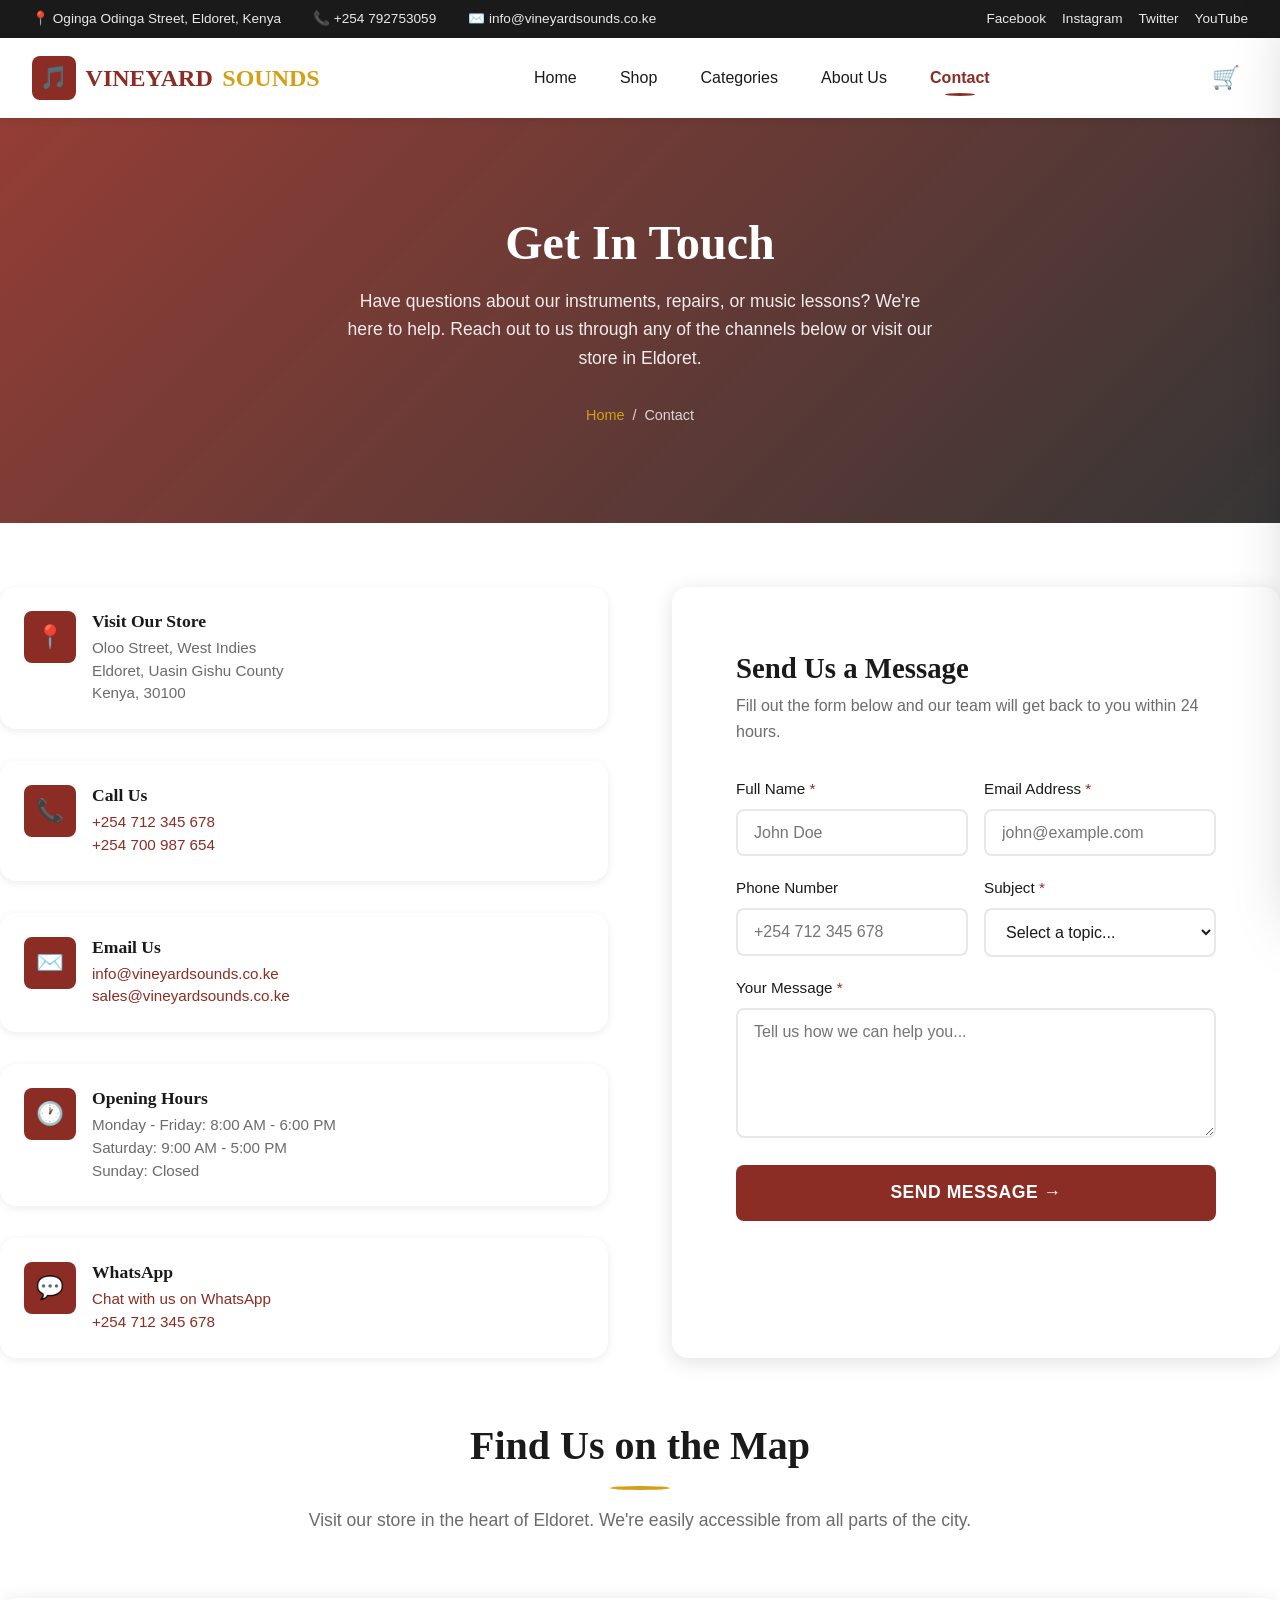
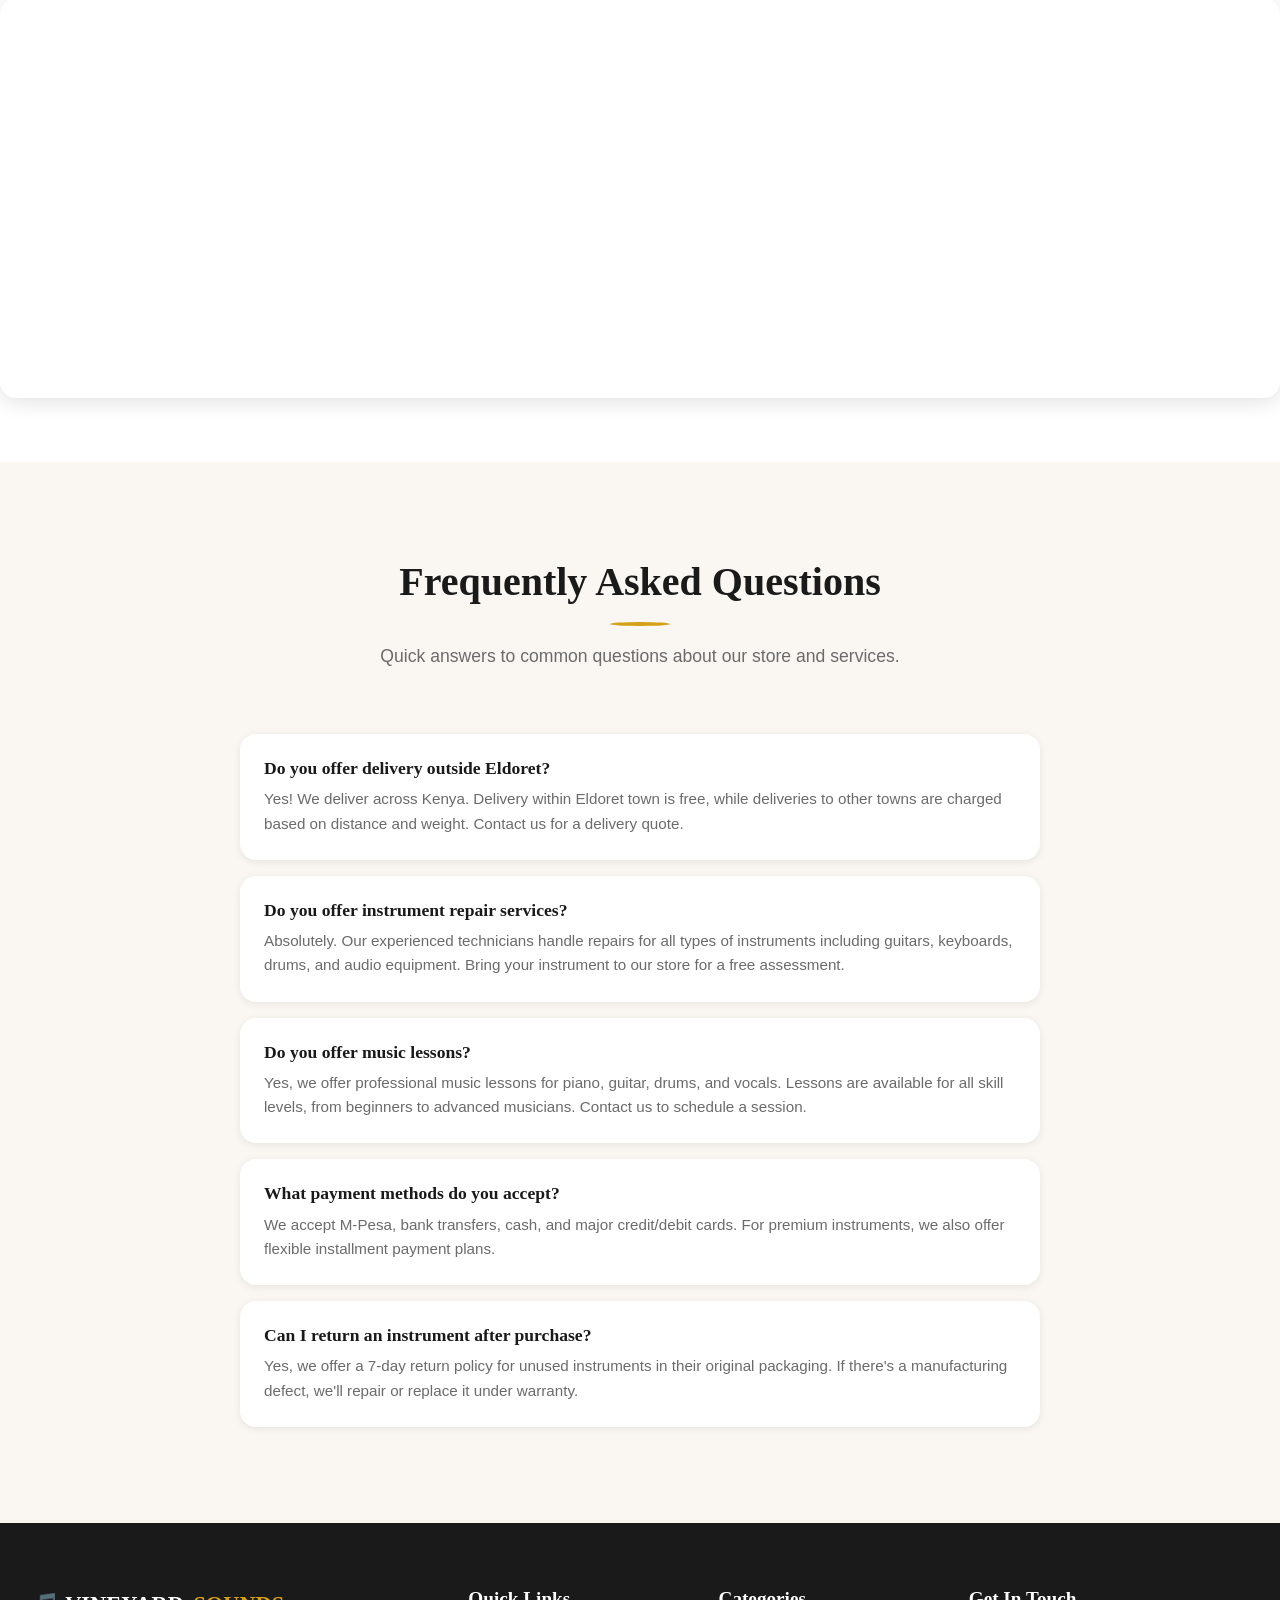
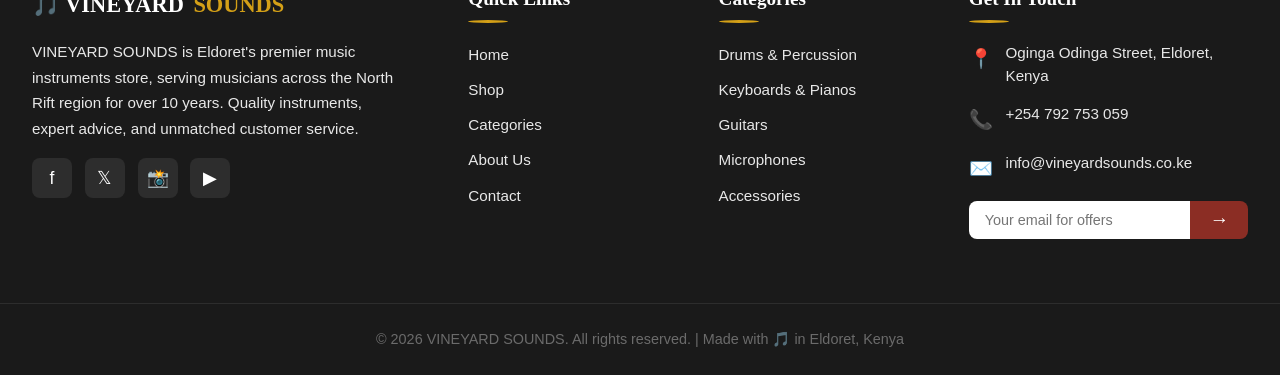
==== commit f7c326d0: "Update contact.html" ====
--- a/contact.html
+++ b/contact.html
@@ -283,6 +283,6 @@
     <button class="back-to-top" aria-label="Back to top">↑</button>
 
     <!-- ===== Scripts ===== -->
-    <script src="js/main.js"></script>
+    <script src="main.js"></script>
 </body>
 </html>
